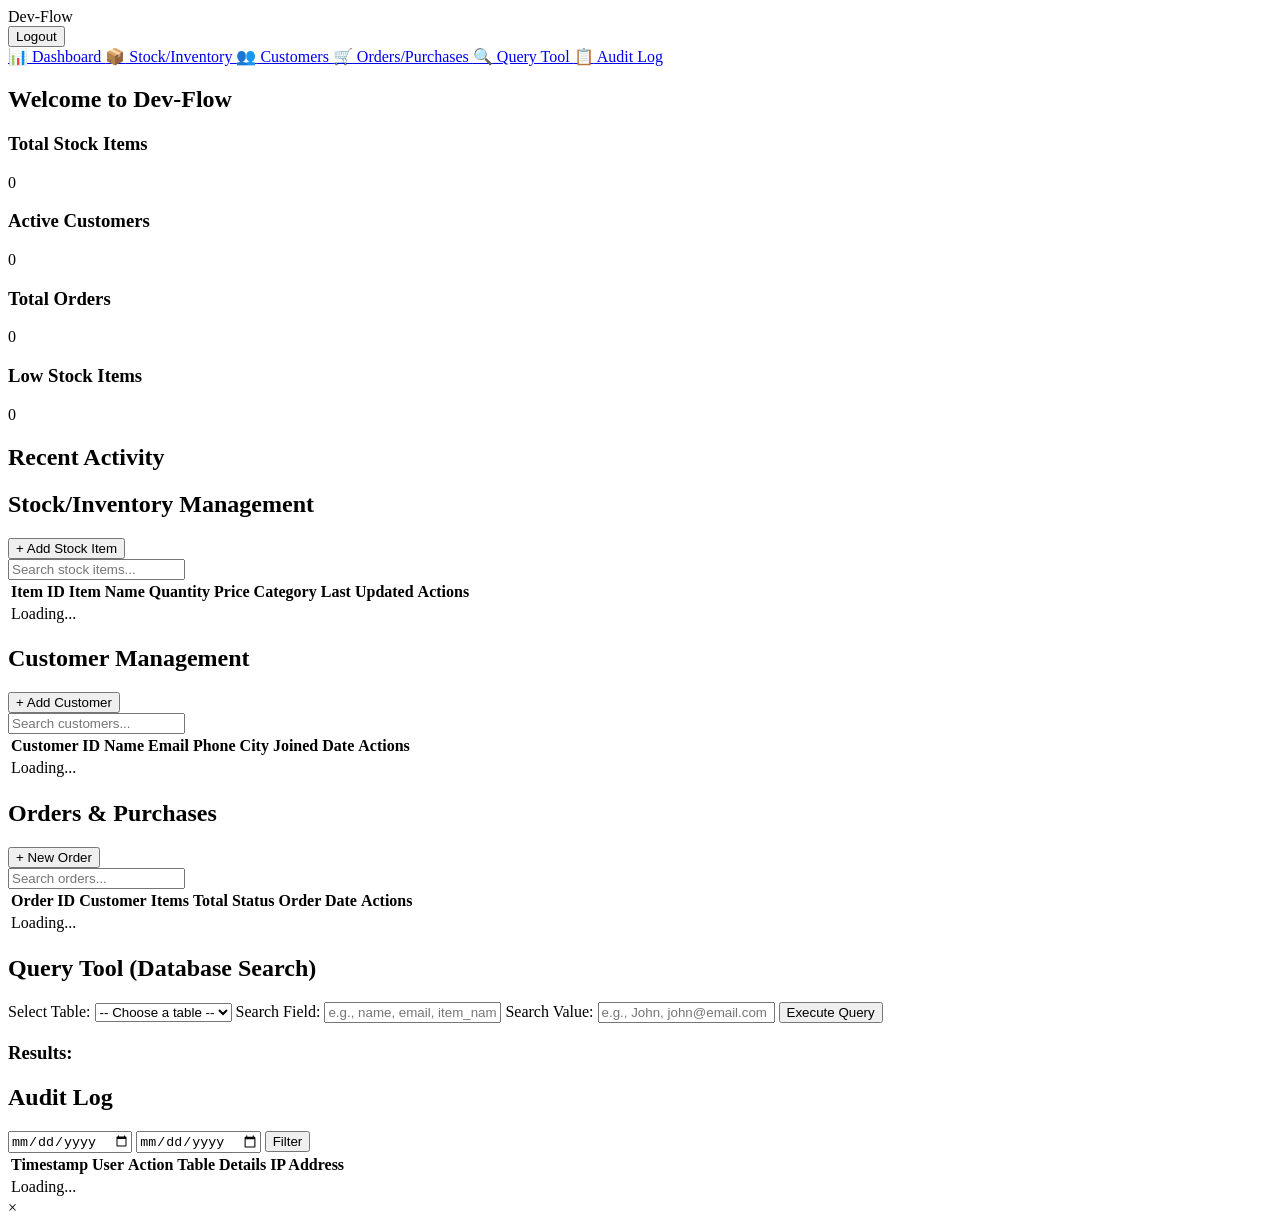
==== dashboard.html @ 0ef67d8b "Add comprehensive dashboard with stock, customers, orders, and integrated query tool" ====
<!DOCTYPE html>
<html lang="en">
<head>
    <meta charset="UTF-8">
    <meta name="viewport" content="width=device-width, initial-scale=1.0">
    <title>Dev-Flow Dashboard</title>
    <link rel="stylesheet" href="css/style.css">
</head>
<body>
    <div class="container">
        <!-- Header -->
        <header class="header">
            <div class="logo">Dev-Flow</div>
            <div class="user-menu">
                <span id="username"></span>
                <button id="logoutBtn" class="btn-logout">Logout</button>
            </div>
        </header>

        <!-- Sidebar Navigation -->
        <aside class="sidebar">
            <nav class="nav-menu">
                <a href="#dashboard" class="nav-item active" data-section="dashboard">
                    <span class="icon">📊</span> Dashboard
                </a>
                <a href="#stock" class="nav-item" data-section="stock">
                    <span class="icon">📦</span> Stock/Inventory
                </a>
                <a href="#customers" class="nav-item" data-section="customers">
                    <span class="icon">👥</span> Customers
                </a>
                <a href="#orders" class="nav-item" data-section="orders">
                    <span class="icon">🛒</span> Orders/Purchases
                </a>
                <a href="#query" class="nav-item" data-section="query">
                    <span class="icon">🔍</span> Query Tool
                </a>
                <a href="#audit" class="nav-item" data-section="audit">
                    <span class="icon">📋</span> Audit Log
                </a>
            </nav>
        </aside>

        <!-- Main Content Area -->
        <main class="main-content">
            <!-- Dashboard Section -->
            <section id="dashboard" class="content-section active">
                <h1>Welcome to Dev-Flow</h1>
                <div class="stats-grid">
                    <div class="stat-card">
                        <h3>Total Stock Items</h3>
                        <p class="stat-number" id="totalStock">0</p>
                    </div>
                    <div class="stat-card">
                        <h3>Active Customers</h3>
                        <p class="stat-number" id="totalCustomers">0</p>
                    </div>
                    <div class="stat-card">
                        <h3>Total Orders</h3>
                        <p class="stat-number" id="totalOrders">0</p>
                    </div>
                    <div class="stat-card">
                        <h3>Low Stock Items</h3>
                        <p class="stat-number" id="lowStock">0</p>
                    </div>
                </div>
                <div class="recent-activity">
                    <h2>Recent Activity</h2>
                    <div id="activityLog"></div>
                </div>
            </section>

            <!-- Stock/Inventory Section -->
            <section id="stock" class="content-section">
                <div class="section-header">
                    <h1>Stock/Inventory Management</h1>
                    <button class="btn-primary" id="addStockBtn">+ Add Stock Item</button>
                </div>
                <div class="search-bar">
                    <input type="text" id="stockSearch" placeholder="Search stock items...">
                </div>
                <table class="data-table">
                    <thead>
                        <tr>
                            <th>Item ID</th>
                            <th>Item Name</th>
                            <th>Quantity</th>
                            <th>Price</th>
                            <th>Category</th>
                            <th>Last Updated</th>
                            <th>Actions</th>
                        </tr>
                    </thead>
                    <tbody id="stockTable">
                        <tr><td colspan="7">Loading...</td></tr>
                    </tbody>
                </table>
            </section>

            <!-- Customers Section -->
            <section id="customers" class="content-section">
                <div class="section-header">
                    <h1>Customer Management</h1>
                    <button class="btn-primary" id="addCustomerBtn">+ Add Customer</button>
                </div>
                <div class="search-bar">
                    <input type="text" id="customerSearch" placeholder="Search customers...">
                </div>
                <table class="data-table">
                    <thead>
                        <tr>
                            <th>Customer ID</th>
                            <th>Name</th>
                            <th>Email</th>
                            <th>Phone</th>
                            <th>City</th>
                            <th>Joined Date</th>
                            <th>Actions</th>
                        </tr>
                    </thead>
                    <tbody id="customersTable">
                        <tr><td colspan="7">Loading...</td></tr>
                    </tbody>
                </table>
            </section>

            <!-- Orders Section -->
            <section id="orders" class="content-section">
                <div class="section-header">
                    <h1>Orders & Purchases</h1>
                    <button class="btn-primary" id="addOrderBtn">+ New Order</button>
                </div>
                <div class="search-bar">
                    <input type="text" id="orderSearch" placeholder="Search orders...">
                </div>
                <table class="data-table">
                    <thead>
                        <tr>
                            <th>Order ID</th>
                            <th>Customer</th>
                            <th>Items</th>
                            <th>Total</th>
                            <th>Status</th>
                            <th>Order Date</th>
                            <th>Actions</th>
                        </tr>
                    </thead>
                    <tbody id="ordersTable">
                        <tr><td colspan="7">Loading...</td></tr>
                    </tbody>
                </table>
            </section>

            <!-- Query Tool Section (Built-in QNE Alternative) -->
            <section id="query" class="content-section">
                <h1>Query Tool (Database Search)</h1>
                <div class="query-builder">
                    <div class="query-form">
                        <label>Select Table:</label>
                        <select id="queryTable">
                            <option value="">-- Choose a table --</option>
                            <option value="stock">Stock</option>
                            <option value="customers">Customers</option>
                            <option value="orders">Orders</option>
                        </select>

                        <label>Search Field:</label>
                        <input type="text" id="queryField" placeholder="e.g., name, email, item_name">

                        <label>Search Value:</label>
                        <input type="text" id="queryValue" placeholder="e.g., John, john@email.com">

                        <button class="btn-primary" id="executeQueryBtn">Execute Query</button>
                    </div>
                    <div class="query-results">
                        <h3>Results:</h3>
                        <div id="queryResults"></div>
                    </div>
                </div>
            </section>

            <!-- Audit Log Section -->
            <section id="audit" class="content-section">
                <h1>Audit Log</h1>
                <div class="audit-filters">
                    <input type="date" id="auditStartDate">
                    <input type="date" id="auditEndDate">
                    <button class="btn-secondary" id="filterAuditBtn">Filter</button>
                </div>
                <table class="data-table">
                    <thead>
                        <tr>
                            <th>Timestamp</th>
                            <th>User</th>
                            <th>Action</th>
                            <th>Table</th>
                            <th>Details</th>
                            <th>IP Address</th>
                        </tr>
                    </thead>
                    <tbody id="auditTable">
                        <tr><td colspan="6">Loading...</td></tr>
                    </tbody>
                </table>
            </section>
        </main>
    </div>

    <!-- Modal for Add/Edit -->
    <div id="modal" class="modal hidden">
        <div class="modal-content">
            <span class="close">&times;</span>
            <div id="modalBody"></div>
        </div>
    </div>

    <script src="js/auth.js"></script>
    <script src="js/fileManager.js"></script>
    <script src="js/dashboard.js"></script>
</body>
</html>
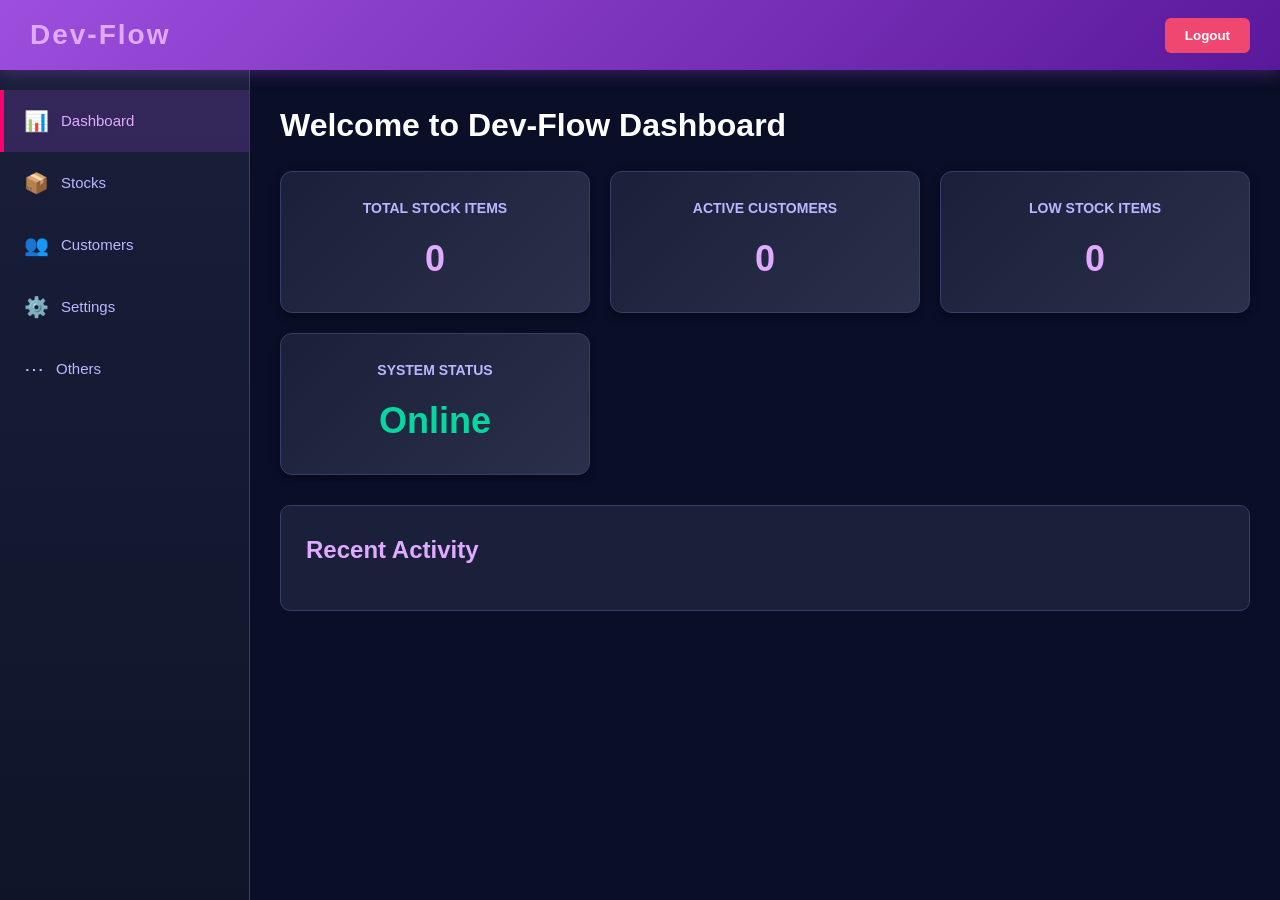
==== commit 4573dba9: "Update dashboard with complete navigation and all sections (Dashboard, Stocks, Customers, Settings, " ====
--- a/dashboard.html
+++ b/dashboard.html
@@ -23,20 +23,17 @@
                 <a href="#dashboard" class="nav-item active" data-section="dashboard">
                     <span class="icon">📊</span> Dashboard
                 </a>
-                <a href="#stock" class="nav-item" data-section="stock">
-                    <span class="icon">📦</span> Stock/Inventory
+                <a href="#stocks" class="nav-item" data-section="stocks">
+                    <span class="icon">📦</span> Stocks
                 </a>
                 <a href="#customers" class="nav-item" data-section="customers">
                     <span class="icon">👥</span> Customers
                 </a>
-                <a href="#orders" class="nav-item" data-section="orders">
-                    <span class="icon">🛒</span> Orders/Purchases
-                </a>
-                <a href="#query" class="nav-item" data-section="query">
-                    <span class="icon">🔍</span> Query Tool
-                </a>
-                <a href="#audit" class="nav-item" data-section="audit">
-                    <span class="icon">📋</span> Audit Log
+                <a href="#settings" class="nav-item" data-section="settings">
+                    <span class="icon">⚙️</span> Settings
+                </a>
+                <a href="#others" class="nav-item" data-section="others">
+                    <span class="icon">⋯</span> Others
                 </a>
             </nav>
         </aside>
@@ -45,7 +42,7 @@
         <main class="main-content">
             <!-- Dashboard Section -->
             <section id="dashboard" class="content-section active">
-                <h1>Welcome to Dev-Flow</h1>
+                <h1>Welcome to Dev-Flow Dashboard</h1>
                 <div class="stats-grid">
                     <div class="stat-card">
                         <h3>Total Stock Items</h3>
@@ -56,12 +53,12 @@
                         <p class="stat-number" id="totalCustomers">0</p>
                     </div>
                     <div class="stat-card">
-                        <h3>Total Orders</h3>
-                        <p class="stat-number" id="totalOrders">0</p>
-                    </div>
-                    <div class="stat-card">
                         <h3>Low Stock Items</h3>
                         <p class="stat-number" id="lowStock">0</p>
+                    </div>
+                    <div class="stat-card">
+                        <h3>System Status</h3>
+                        <p class="stat-number" id="systemStatus" style="color: #06d6a0;">Online</p>
                     </div>
                 </div>
                 <div class="recent-activity">
@@ -70,29 +67,47 @@
                 </div>
             </section>
 
-            <!-- Stock/Inventory Section -->
-            <section id="stock" class="content-section">
+            <!-- Stocks Section -->
+            <section id="stocks" class="content-section">
                 <div class="section-header">
-                    <h1>Stock/Inventory Management</h1>
+                    <h1>Stock Management</h1>
                     <button class="btn-primary" id="addStockBtn">+ Add Stock Item</button>
                 </div>
                 <div class="search-bar">
-                    <input type="text" id="stockSearch" placeholder="Search stock items...">
+                    <input type="text" id="stockSearch" placeholder="Search by item name, serial number, location...">
+                </div>
+                <div class="filter-controls" style="margin-bottom: 20px; display: flex; gap: 15px;">
+                    <select id="locationFilter" style="padding: 10px 15px; background-color: var(--card-bg); border: 2px solid var(--border-color); border-radius: 8px; color: var(--text-primary);">
+                        <option value="">All Locations</option>
+                        <option value="warehouse-a">Warehouse A</option>
+                        <option value="warehouse-b">Warehouse B</option>
+                        <option value="office">Office</option>
+                        <option value="storage">Storage Room</option>
+                    </select>
+                    <select id="categoryFilter" style="padding: 10px 15px; background-color: var(--card-bg); border: 2px solid var(--border-color); border-radius: 8px; color: var(--text-primary);">
+                        <option value="">All Categories</option>
+                        <option value="electronics">Electronics</option>
+                        <option value="appliances">Appliances</option>
+                        <option value="furniture">Furniture</option>
+                        <option value="tools">Tools</option>
+                    </select>
+                    <button class="btn-secondary" id="aiCategorizeBtn">🤖 AI Categorize</button>
                 </div>
                 <table class="data-table">
                     <thead>
                         <tr>
-                            <th>Item ID</th>
+                            <th>Serial Number</th>
                             <th>Item Name</th>
+                            <th>Brand</th>
+                            <th>Location</th>
+                            <th>Category</th>
                             <th>Quantity</th>
-                            <th>Price</th>
-                            <th>Category</th>
                             <th>Last Updated</th>
                             <th>Actions</th>
                         </tr>
                     </thead>
-                    <tbody id="stockTable">
-                        <tr><td colspan="7">Loading...</td></tr>
+                    <tbody id="stocksTable">
+                        <tr><td colspan="8">Loading stock items...</td></tr>
                     </tbody>
                 </table>
             </section>
@@ -104,7 +119,7 @@
                     <button class="btn-primary" id="addCustomerBtn">+ Add Customer</button>
                 </div>
                 <div class="search-bar">
-                    <input type="text" id="customerSearch" placeholder="Search customers...">
+                    <input type="text" id="customerSearch" placeholder="Search customers by name, email, phone...">
                 </div>
                 <table class="data-table">
                     <thead>
@@ -119,89 +134,83 @@
                         </tr>
                     </thead>
                     <tbody id="customersTable">
-                        <tr><td colspan="7">Loading...</td></tr>
+                        <tr><td colspan="7">Loading customers...</td></tr>
                     </tbody>
                 </table>
             </section>
 
-            <!-- Orders Section -->
-            <section id="orders" class="content-section">
-                <div class="section-header">
-                    <h1>Orders & Purchases</h1>
-                    <button class="btn-primary" id="addOrderBtn">+ New Order</button>
-                </div>
-                <div class="search-bar">
-                    <input type="text" id="orderSearch" placeholder="Search orders...">
-                </div>
-                <table class="data-table">
-                    <thead>
-                        <tr>
-                            <th>Order ID</th>
-                            <th>Customer</th>
-                            <th>Items</th>
-                            <th>Total</th>
-                            <th>Status</th>
-                            <th>Order Date</th>
-                            <th>Actions</th>
-                        </tr>
-                    </thead>
-                    <tbody id="ordersTable">
-                        <tr><td colspan="7">Loading...</td></tr>
-                    </tbody>
-                </table>
-            </section>
-
-            <!-- Query Tool Section (Built-in QNE Alternative) -->
-            <section id="query" class="content-section">
-                <h1>Query Tool (Database Search)</h1>
-                <div class="query-builder">
-                    <div class="query-form">
-                        <label>Select Table:</label>
-                        <select id="queryTable">
-                            <option value="">-- Choose a table --</option>
-                            <option value="stock">Stock</option>
-                            <option value="customers">Customers</option>
-                            <option value="orders">Orders</option>
-                        </select>
-
-                        <label>Search Field:</label>
-                        <input type="text" id="queryField" placeholder="e.g., name, email, item_name">
-
-                        <label>Search Value:</label>
-                        <input type="text" id="queryValue" placeholder="e.g., John, john@email.com">
-
-                        <button class="btn-primary" id="executeQueryBtn">Execute Query</button>
-                    </div>
-                    <div class="query-results">
-                        <h3>Results:</h3>
-                        <div id="queryResults"></div>
-                    </div>
-                </div>
-            </section>
-
-            <!-- Audit Log Section -->
-            <section id="audit" class="content-section">
-                <h1>Audit Log</h1>
-                <div class="audit-filters">
-                    <input type="date" id="auditStartDate">
-                    <input type="date" id="auditEndDate">
-                    <button class="btn-secondary" id="filterAuditBtn">Filter</button>
-                </div>
-                <table class="data-table">
-                    <thead>
-                        <tr>
-                            <th>Timestamp</th>
-                            <th>User</th>
-                            <th>Action</th>
-                            <th>Table</th>
-                            <th>Details</th>
-                            <th>IP Address</th>
-                        </tr>
-                    </thead>
-                    <tbody id="auditTable">
-                        <tr><td colspan="6">Loading...</td></tr>
-                    </tbody>
-                </table>
+            <!-- Settings Section -->
+            <section id="settings" class="content-section">
+                <h1>Settings</h1>
+                <div class="settings-grid" style="display: grid; grid-template-columns: repeat(auto-fit, minmax(300px, 1fr)); gap: 20px;">
+                    <div style="background-color: var(--card-bg); padding: 25px; border-radius: 10px; border: 1px solid var(--border-color);">
+                        <h3>Account Settings</h3>
+                        <p style="color: var(--text-secondary); margin: 15px 0;">Manage your profile and password</p>
+                        <button class="btn-primary" style="width: 100%;">Edit Account</button>
+                    </div>
+                    <div style="background-color: var(--card-bg); padding: 25px; border-radius: 10px; border: 1px solid var(--border-color);">
+                        <h3>Database Connection</h3>
+                        <p style="color: var(--text-secondary); margin: 15px 0;">Configure Cloudflare Tunnel settings</p>
+                        <button class="btn-primary" style="width: 100%;">Connection Settings</button>
+                    </div>
+                    <div style="background-color: var(--card-bg); padding: 25px; border-radius: 10px; border: 1px solid var(--border-color);">
+                        <h3>Backup & Export</h3>
+                        <p style="color: var(--text-secondary); margin: 15px 0;">Export data or manage backups</p>
+                        <button class="btn-primary" style="width: 100%;">Backup Options</button>
+                    </div>
+                    <div style="background-color: var(--card-bg); padding: 25px; border-radius: 10px; border: 1px solid var(--border-color);">
+                        <h3>AI Settings</h3>
+                        <p style="color: var(--text-secondary); margin: 15px 0;">Configure AI categorization options</p>
+                        <button class="btn-primary" style="width: 100%;">AI Configuration</button>
+                    </div>
+                    <div style="background-color: var(--card-bg); padding: 25px; border-radius: 10px; border: 1px solid var(--border-color);">
+                        <h3>Audit Log</h3>
+                        <p style="color: var(--text-secondary); margin: 15px 0;">View all system activity and changes</p>
+                        <button class="btn-primary" style="width: 100%;">View Audit Log</button>
+                    </div>
+                    <div style="background-color: var(--card-bg); padding: 25px; border-radius: 10px; border: 1px solid var(--border-color);">
+                        <h3>Security</h3>
+                        <p style="color: var(--text-secondary); margin: 15px 0;">2FA, Sessions, and permissions</p>
+                        <button class="btn-primary" style="width: 100%;">Security Options</button>
+                    </div>
+                </div>
+            </section>
+
+            <!-- Others Section -->
+            <section id="others" class="content-section">
+                <h1>Additional Features</h1>
+                <div class="others-grid" style="display: grid; grid-template-columns: repeat(auto-fit, minmax(300px, 1fr)); gap: 20px;">
+                    <div style="background-color: var(--card-bg); padding: 25px; border-radius: 10px; border: 1px solid var(--border-color);">
+                        <h3>🔍 Query Tool</h3>
+                        <p style="color: var(--text-secondary); margin: 15px 0;">Built-in database search and query builder (like QNE)</p>
+                        <button class="btn-primary" style="width: 100%;">Open Query Tool</button>
+                    </div>
+                    <div style="background-color: var(--card-bg); padding: 25px; border-radius: 10px; border: 1px solid var(--border-color);">
+                        <h3>📊 Reports</h3>
+                        <p style="color: var(--text-secondary); margin: 15px 0;">Generate and download reports</p>
+                        <button class="btn-primary" style="width: 100%;">Create Report</button>
+                    </div>
+                    <div style="background-color: var(--card-bg); padding: 25px; border-radius: 10px; border: 1px solid var(--border-color);">
+                        <h3>📤 Import/Export</h3>
+                        <p style="color: var(--text-secondary); margin: 15px 0;">Bulk import or export inventory data</p>
+                        <button class="btn-primary" style="width: 100%;">Import/Export</button>
+                    </div>
+                    <div style="background-color: var(--card-bg); padding: 25px; border-radius: 10px; border: 1px solid var(--border-color);">
+                        <h3>📋 Order Management</h3>
+                        <p style="color: var(--text-secondary); margin: 15px 0;">Create and track customer orders</p>
+                        <button class="btn-primary" style="width: 100%;">View Orders</button>
+                    </div>
+                    <div style="background-color: var(--card-bg); padding: 25px; border-radius: 10px; border: 1px solid var(--border-color);">
+                        <h3>🔐 API Documentation</h3>
+                        <p style="color: var(--text-secondary); margin: 15px 0;">REST API docs for integration</p>
+                        <button class="btn-primary" style="width: 100%;">View API Docs</button>
+                    </div>
+                    <div style="background-color: var(--card-bg); padding: 25px; border-radius: 10px; border: 1px solid var(--border-color);">
+                        <h3>ℹ️ Help & Support</h3>
+                        <p style="color: var(--text-secondary); margin: 15px 0;">Documentation and support center</p>
+                        <button class="btn-primary" style="width: 100%;">Help Center</button>
+                    </div>
+                </div>
             </section>
         </main>
     </div>
@@ -215,7 +224,6 @@
     </div>
 
     <script src="js/auth.js"></script>
-    <script src="js/fileManager.js"></script>
     <script src="js/dashboard.js"></script>
 </body>
 </html>
--- a/css/style.css
+++ b/css/style.css
@@ -0,0 +1,609 @@
+/* ============================================
+   DEV-FLOW GLOBAL STYLES
+   ============================================ */
+
+* {
+    margin: 0;
+    padding: 0;
+    box-sizing: border-box;
+}
+
+:root {
+    /* Color Scheme - Dark Purple & Magenta */
+    --primary-color: #9d4edd;        /* Dark Purple */
+    --secondary-color: #e0aaff;      /* Light Magenta */
+    --accent-color: #ff006e;         /* Hot Magenta */
+    --dark-bg: #0a0e27;              /* Very Dark Background */
+    --card-bg: #1a1f3a;              /* Dark Card Background */
+    --text-primary: #ffffff;         /* White Text */
+    --text-secondary: #b8b8ff;       /* Light Purple Text */
+    --border-color: #3c3d66;         /* Dark Purple Border */
+    --success-color: #06d6a0;        /* Green */
+    --warning-color: #ffd60a;        /* Yellow */
+    --danger-color: #ef476f;         /* Red */
+    --hover-bg: #2a2f4a;             /* Hover Background */
+}
+
+body {
+    font-family: 'Segoe UI', Tahoma, Geneva, Verdana, sans-serif;
+    background-color: var(--dark-bg);
+    color: var(--text-primary);
+    line-height: 1.6;
+}
+
+/* ============================================
+   LAYOUT
+   ============================================ */
+
+.container {
+    display: flex;
+    height: 100vh;
+}
+
+.header {
+    position: fixed;
+    top: 0;
+    left: 0;
+    right: 0;
+    background: linear-gradient(135deg, var(--primary-color) 0%, #5a189a 100%);
+    height: 70px;
+    display: flex;
+    justify-content: space-between;
+    align-items: center;
+    padding: 0 30px;
+    box-shadow: 0 4px 15px rgba(157, 78, 221, 0.3);
+    z-index: 100;
+}
+
+.logo {
+    font-size: 28px;
+    font-weight: 700;
+    color: var(--secondary-color);
+    letter-spacing: 2px;
+}
+
+.user-menu {
+    display: flex;
+    gap: 20px;
+    align-items: center;
+}
+
+.user-menu span {
+    color: var(--secondary-color);
+    font-weight: 500;
+}
+
+/* ============================================
+   SIDEBAR NAVIGATION
+   ============================================ */
+
+.sidebar {
+    position: fixed;
+    left: 0;
+    top: 70px;
+    width: 250px;
+    height: calc(100vh - 70px);
+    background: linear-gradient(180deg, var(--card-bg) 0%, #0f1429 100%);
+    border-right: 1px solid var(--border-color);
+    overflow-y: auto;
+    padding-top: 20px;
+}
+
+.nav-menu {
+    display: flex;
+    flex-direction: column;
+    gap: 0;
+}
+
+.nav-item {
+    padding: 15px 20px;
+    color: var(--text-secondary);
+    text-decoration: none;
+    display: flex;
+    align-items: center;
+    gap: 12px;
+    transition: all 0.3s ease;
+    border-left: 4px solid transparent;
+    font-size: 15px;
+    font-weight: 500;
+}
+
+.nav-item:hover {
+    background-color: var(--hover-bg);
+    color: var(--secondary-color);
+}
+
+.nav-item.active {
+    background-color: rgba(157, 78, 221, 0.2);
+    color: var(--secondary-color);
+    border-left-color: var(--accent-color);
+}
+
+.nav-item .icon {
+    font-size: 20px;
+}
+
+/* ============================================
+   MAIN CONTENT AREA
+   ============================================ */
+
+.main-content {
+    margin-left: 250px;
+    margin-top: 70px;
+    flex: 1;
+    overflow-y: auto;
+    padding: 30px;
+    background-color: var(--dark-bg);
+}
+
+.content-section {
+    display: none;
+    animation: fadeIn 0.3s ease-in;
+}
+
+.content-section.active {
+    display: block;
+}
+
+@keyframes fadeIn {
+    from {
+        opacity: 0;
+        transform: translateY(10px);
+    }
+    to {
+        opacity: 1;
+        transform: translateY(0);
+    }
+}
+
+/* ============================================
+   HEADINGS & TEXT
+   ============================================ */
+
+h1 {
+    font-size: 32px;
+    margin-bottom: 20px;
+    color: var(--text-primary);
+}
+
+h2 {
+    font-size: 24px;
+    margin-bottom: 15px;
+    color: var(--secondary-color);
+}
+
+h3 {
+    font-size: 18px;
+    color: var(--text-primary);
+}
+
+/* ============================================
+   SECTION HEADERS
+   ============================================ */
+
+.section-header {
+    display: flex;
+    justify-content: space-between;
+    align-items: center;
+    margin-bottom: 25px;
+}
+
+.section-header h1 {
+    margin-bottom: 0;
+}
+
+/* ============================================
+   BUTTONS
+   ============================================ */
+
+.btn-primary {
+    background: linear-gradient(135deg, var(--primary-color) 0%, #7b2cbf 100%);
+    color: var(--text-primary);
+    border: none;
+    padding: 12px 25px;
+    border-radius: 8px;
+    cursor: pointer;
+    font-weight: 600;
+    transition: all 0.3s ease;
+    box-shadow: 0 4px 10px rgba(157, 78, 221, 0.3);
+}
+
+.btn-primary:hover {
+    transform: translateY(-2px);
+    box-shadow: 0 6px 15px rgba(157, 78, 221, 0.5);
+}
+
+.btn-secondary {
+    background-color: var(--card-bg);
+    color: var(--secondary-color);
+    border: 2px solid var(--primary-color);
+    padding: 12px 25px;
+    border-radius: 8px;
+    cursor: pointer;
+    font-weight: 600;
+    transition: all 0.3s ease;
+}
+
+.btn-secondary:hover {
+    background-color: var(--hover-bg);
+    border-color: var(--accent-color);
+}
+
+.btn-logout {
+    background-color: var(--danger-color);
+    color: white;
+    border: none;
+    padding: 10px 20px;
+    border-radius: 6px;
+    cursor: pointer;
+    font-weight: 600;
+    transition: all 0.3s ease;
+}
+
+.btn-logout:hover {
+    opacity: 0.9;
+}
+
+/* ============================================
+   SEARCH BAR
+   ============================================ */
+
+.search-bar {
+    margin-bottom: 20px;
+}
+
+.search-bar input {
+    width: 100%;
+    max-width: 400px;
+    padding: 12px 15px;
+    background-color: var(--card-bg);
+    border: 2px solid var(--border-color);
+    border-radius: 8px;
+    color: var(--text-primary);
+    font-size: 14px;
+    transition: all 0.3s ease;
+}
+
+.search-bar input:focus {
+    outline: none;
+    border-color: var(--primary-color);
+    box-shadow: 0 0 10px rgba(157, 78, 221, 0.3);
+}
+
+.search-bar input::placeholder {
+    color: var(--text-secondary);
+}
+
+/* ============================================
+   STATS GRID
+   ============================================ */
+
+.stats-grid {
+    display: grid;
+    grid-template-columns: repeat(auto-fit, minmax(250px, 1fr));
+    gap: 20px;
+    margin-bottom: 30px;
+}
+
+.stat-card {
+    background: linear-gradient(135deg, var(--card-bg) 0%, var(--hover-bg) 100%);
+    border: 1px solid var(--border-color);
+    padding: 25px;
+    border-radius: 12px;
+    text-align: center;
+    transition: all 0.3s ease;
+    box-shadow: 0 4px 10px rgba(0, 0, 0, 0.3);
+}
+
+.stat-card:hover {
+    transform: translateY(-5px);
+    border-color: var(--primary-color);
+    box-shadow: 0 8px 20px rgba(157, 78, 221, 0.2);
+}
+
+.stat-card h3 {
+    color: var(--text-secondary);
+    font-size: 14px;
+    margin-bottom: 10px;
+    text-transform: uppercase;
+}
+
+.stat-number {
+    font-size: 36px;
+    font-weight: 700;
+    color: var(--secondary-color);
+}
+
+/* ============================================
+   TABLES
+   ============================================ */
+
+.data-table {
+    width: 100%;
+    border-collapse: collapse;
+    background-color: var(--card-bg);
+    border-radius: 10px;
+    overflow: hidden;
+    box-shadow: 0 4px 10px rgba(0, 0, 0, 0.3);
+}
+
+.data-table thead {
+    background: linear-gradient(135deg, var(--primary-color) 0%, #7b2cbf 100%);
+}
+
+.data-table th {
+    padding: 15px;
+    text-align: left;
+    font-weight: 600;
+    color: var(--text-primary);
+    border-bottom: 2px solid var(--border-color);
+}
+
+.data-table td {
+    padding: 15px;
+    border-bottom: 1px solid var(--border-color);
+    color: var(--text-secondary);
+}
+
+.data-table tbody tr:hover {
+    background-color: var(--hover-bg);
+}
+
+.data-table tbody tr:last-child td {
+    border-bottom: none;
+}
+
+/* ============================================
+   MODALS
+   ============================================ */
+
+.modal {
+    position: fixed;
+    z-index: 1000;
+    left: 0;
+    top: 0;
+    width: 100%;
+    height: 100%;
+    background-color: rgba(0, 0, 0, 0.7);
+    display: flex;
+    justify-content: center;
+    align-items: center;
+}
+
+.modal.hidden {
+    display: none;
+}
+
+.modal-content {
+    background: linear-gradient(135deg, var(--card-bg) 0%, var(--hover-bg) 100%);
+    padding: 30px;
+    border-radius: 12px;
+    width: 90%;
+    max-width: 600px;
+    position: relative;
+    box-shadow: 0 10px 40px rgba(157, 78, 221, 0.3);
+}
+
+.close {
+    position: absolute;
+    right: 20px;
+    top: 20px;
+    font-size: 28px;
+    font-weight: bold;
+    color: var(--secondary-color);
+    cursor: pointer;
+    transition: all 0.3s ease;
+}
+
+.close:hover {
+    color: var(--accent-color);
+}
+
+/* ============================================
+   FORMS
+   ============================================ */
+
+.form-group {
+    margin-bottom: 20px;
+}
+
+.form-group label {
+    display: block;
+    margin-bottom: 8px;
+    color: var(--secondary-color);
+    font-weight: 600;
+    font-size: 14px;
+}
+
+.form-group input,
+.form-group select,
+.form-group textarea {
+    width: 100%;
+    padding: 12px;
+    background-color: var(--dark-bg);
+    border: 2px solid var(--border-color);
+    border-radius: 8px;
+    color: var(--text-primary);
+    font-size: 14px;
+    transition: all 0.3s ease;
+}
+
+.form-group input:focus,
+.form-group select:focus,
+.form-group textarea:focus {
+    outline: none;
+    border-color: var(--primary-color);
+    box-shadow: 0 0 10px rgba(157, 78, 221, 0.3);
+}
+
+.form-group textarea {
+    resize: vertical;
+    min-height: 100px;
+}
+
+/* ============================================
+   QUERY BUILDER
+   ============================================ */
+
+.query-builder {
+    display: grid;
+    grid-template-columns: 1fr 1fr;
+    gap: 30px;
+    margin-top: 25px;
+}
+
+.query-form {
+    background-color: var(--card-bg);
+    padding: 20px;
+    border-radius: 10px;
+    border: 1px solid var(--border-color);
+}
+
+.query-results {
+    background-color: var(--card-bg);
+    padding: 20px;
+    border-radius: 10px;
+    border: 1px solid var(--border-color);
+    max-height: 500px;
+    overflow-y: auto;
+}
+
+/* ============================================
+   RECENT ACTIVITY
+   ============================================ */
+
+.recent-activity {
+    background-color: var(--card-bg);
+    padding: 25px;
+    border-radius: 10px;
+    border: 1px solid var(--border-color);
+    margin-top: 30px;
+}
+
+#activityLog {
+    margin-top: 15px;
+}
+
+.activity-item {
+    padding: 10px 0;
+    border-bottom: 1px solid var(--border-color);
+    color: var(--text-secondary);
+    font-size: 14px;
+}
+
+.activity-item:last-child {
+    border-bottom: none;
+}
+
+/* ============================================
+   AUDIT FILTERS
+   ============================================ */
+
+.audit-filters {
+    display: flex;
+    gap: 15px;
+    margin-bottom: 20px;
+}
+
+.audit-filters input {
+    padding: 10px 15px;
+    background-color: var(--card-bg);
+    border: 2px solid var(--border-color);
+    border-radius: 8px;
+    color: var(--text-primary);
+    font-size: 14px;
+}
+
+/* ============================================
+   SCROLLBAR STYLING
+   ============================================ */
+
+::-webkit-scrollbar {
+    width: 8px;
+}
+
+::-webkit-scrollbar-track {
+    background: var(--card-bg);
+}
+
+::-webkit-scrollbar-thumb {
+    background: var(--primary-color);
+    border-radius: 4px;
+}
+
+::-webkit-scrollbar-thumb:hover {
+    background: var(--accent-color);
+}
+
+/* ============================================
+   RESPONSIVE DESIGN
+   ============================================ */
+
+@media (max-width: 768px) {
+    .sidebar {
+        width: 200px;
+    }
+
+    .main-content {
+        margin-left: 200px;
+        padding: 15px;
+    }
+
+    .header {
+        padding: 0 15px;
+    }
+
+    .logo {
+        font-size: 22px;
+    }
+
+    .stats-grid {
+        grid-template-columns: 1fr;
+    }
+
+    .query-builder {
+        grid-template-columns: 1fr;
+    }
+
+    .section-header {
+        flex-direction: column;
+        align-items: flex-start;
+        gap: 15px;
+    }
+
+    .audit-filters {
+        flex-direction: column;
+    }
+}
+
+@media (max-width: 480px) {
+    .sidebar {
+        width: 150px;
+    }
+
+    .main-content {
+        margin-left: 150px;
+    }
+
+    .nav-item {
+        padding: 10px 12px;
+        font-size: 12px;
+    }
+
+    .logo {
+        font-size: 18px;
+    }
+
+    h1 {
+        font-size: 24px;
+    }
+
+    .data-table {
+        font-size: 12px;
+    }
+
+    .data-table th,
+    .data-table td {
+        padding: 10px;
+    }
+}
